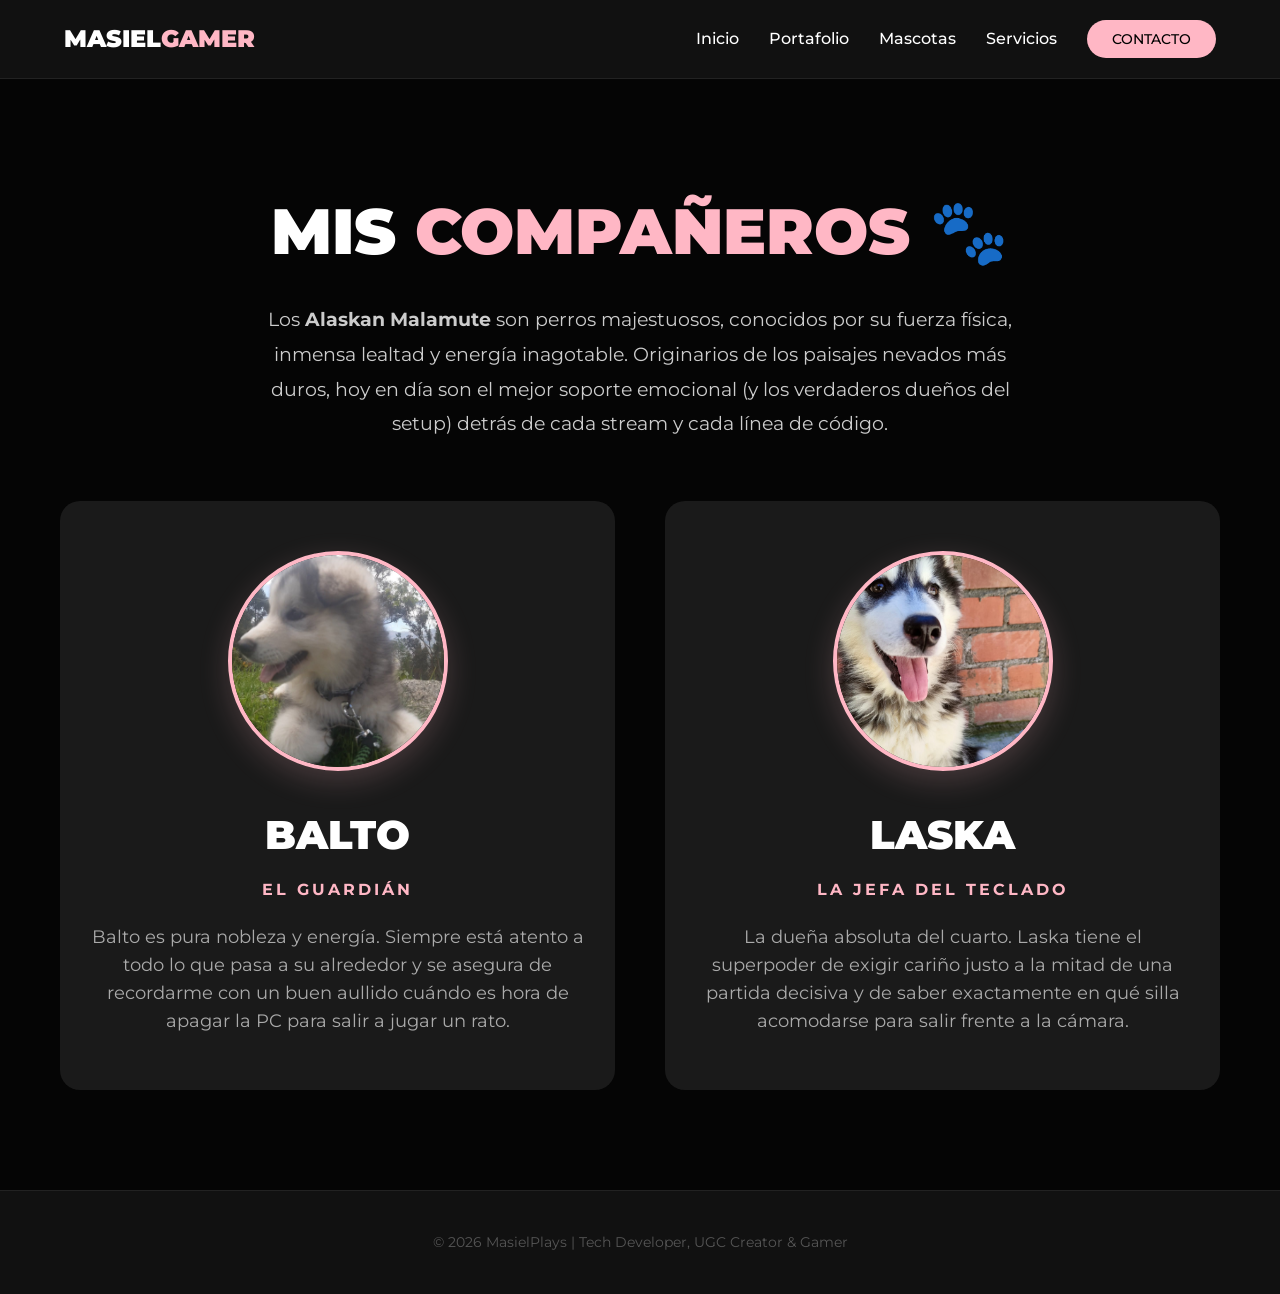
==== mascotas/index.html @ fc7f4889 "Nuevas secciones de portafolio y servicios" ====
<!DOCTYPE html>
<html lang="es">
<head>
    <meta charset="UTF-8">
    <meta name="viewport" content="width=device-width, initial-scale=1.0">
    <title>Mis Mascotas | MasielGamer</title>
    
    <link href="https://fonts.googleapis.com/css2?family=Montserrat:wght@400;500;700;900&family=Share+Tech+Mono&display=swap" rel="stylesheet">
    <link rel="stylesheet" href="https://cdnjs.cloudflare.com/ajax/libs/font-awesome/6.4.0/css/all.min.css">
    <link href="https://unpkg.com/aos@2.3.1/dist/aos.css" rel="stylesheet">
    
    <!-- COPIAMOS TU ESTILO DIRECTAMENTE AQUÍ PARA QUE NO FALLE -->
    <style>
        :root {
            --color-accent: #FFB7C5; 
            --color-bg: #050505; 
            --color-surface: #121212; 
            --font-primary: 'Montserrat', sans-serif;
            --font-tech: 'Share Tech Mono', monospace;
        }
        html { scroll-behavior: smooth; }
        * { margin: 0; padding: 0; box-sizing: border-box; }
        body { font-family: var(--font-primary); background-color: var(--color-bg); color: #ffffff; overflow-x: hidden; line-height: 1.6; }

        .navbar { display: flex; justify-content: space-between; align-items: center; padding: 20px 5%; background: #111111 !important; position: fixed !important; top: 0 !important; left: 0 !important; width: 100% !important; z-index: 999999 !important; border-bottom: 1px solid #222; }
        .logo { font-size: 1.5rem; font-weight: 900; text-transform: uppercase; color: #fff; }
        .highlight { color: var(--color-accent); }
        .nav-links { display: flex !important; flex-direction: row !important; gap: 30px; list-style: none; align-items: center; }
        .nav-links a { color: #fff; text-decoration: none; font-weight: 500; transition: 0.3s; }
        .nav-links a:hover { color: var(--color-accent); }
        .nav-btn { padding: 10px 25px !important; background: var(--color-accent); color: #000 !important; border-radius: 50px; font-weight: bold; font-size: 0.9rem; text-transform: uppercase; transition: 0.3s; }
        .nav-btn:hover { background: #fff; transform: translateY(-2px); }

        .service-card { background: #1a1a1a; padding: 50px 40px; border-radius: 20px; transition: 0.4s; border-bottom: 5px solid transparent; text-align: left; }
        .service-card:hover { transform: translateY(-15px); border-bottom-color: var(--color-accent); background: #222; }

        html, body { overflow-x: hidden !important; max-width: 100vw !important; width: 100% !important; }
        @media (max-width: 768px) {
            .navbar { padding: 15px 15px !important; justify-content: flex-start !important; }
            .logo { margin-right: 30px !important; flex-shrink: 0 !important; }
            .nav-links { display: flex !important; flex-direction: row !important; overflow-x: auto !important; overflow-y: hidden !important; white-space: nowrap !important; -webkit-overflow-scrolling: touch !important; width: 100% !important; padding-bottom: 5px !important; gap: 20px !important; }
            .nav-links::-webkit-scrollbar { display: none !important; }
        }
    </style>
</head>
<body>

    <!-- NAVEGACIÓN FIJA CON RUTAS CORREGIDAS (Con ../ para volver) -->
    <nav class="navbar">
        <div class="logo">Masiel<span class="highlight">Gamer</span></div>
        <ul class="nav-links">
    <li><a href="../index.html">Inicio</a></li>
    <li><a href="../portafolio/index.html"></i> Portafolio</a></li>
    <li><a href="index.html">Mascotas</a></li>
    <li><a href="../servicios.html">Servicios</a></li>
    <li><a href="https://mail.google.com/mail/?view=cm&fs=1&to=contactomasiel@gmail.com" target="_blank" class="nav-btn">Contacto</a></li>
</ul>
    </nav>

    <!-- SECCIÓN MASCOTAS ELEGANTE -->
    <section style="display: flex; flex-direction: column; align-items: center; text-align: center; padding-top: 180px; padding-bottom: 100px; min-height: 100vh; background: #050505;">
        
        <h1 style="font-size: 4rem; font-weight: 900; margin-bottom: 20px; color: #fff;" data-aos="fade-down">
            MIS <span class="highlight">COMPAÑEROS</span> 🐾
        </h1>
        
        <p style="color: #ccc; font-size: 1.2rem; max-width: 800px; margin: 0 auto 60px; line-height: 1.8; padding: 0 20px;" data-aos="fade-up" data-aos-delay="100">
            Los <strong>Alaskan Malamute</strong> son perros majestuosos, conocidos por su fuerza física, inmensa lealtad y energía inagotable. Originarios de los paisajes nevados más duros, hoy en día son el mejor soporte emocional (y los verdaderos dueños del setup) detrás de cada stream y cada línea de código.
        </p>

        <div style="display: flex; flex-wrap: wrap; justify-content: center; gap: 50px; width: 100%; max-width: 1200px; padding: 0 20px;">
            
            <!-- TARJETA BALTO -->
            <div class="service-card" style="flex: 1; min-width: 300px; text-align: center; padding: 50px 30px;" data-aos="zoom-in" data-aos-delay="200">
                <img src="../assets/img/balto.jpg" alt="Balto" style="width: 220px; height: 220px; border-radius: 50%; object-fit: cover; border: 4px solid var(--color-accent); box-shadow: 0 10px 30px rgba(255,183,197,0.2); margin-bottom: 25px;">
                <h2 style="font-size: 2.5rem; color: #fff; margin-bottom: 10px; font-weight: 900;">BALTO</h2>
                <h4 style="color: var(--color-accent); text-transform: uppercase; letter-spacing: 3px; margin-bottom: 20px; font-weight: 700;">El Guardián</h4>
                <p style="color: #aaa; font-size: 1.1rem; line-height: 1.6;">
                    Balto es pura nobleza y energía. Siempre está atento a todo lo que pasa a su alrededor y se asegura de recordarme con un buen aullido cuándo es hora de apagar la PC para salir a jugar un rato.
                </p>
            </div>

            <!-- TARJETA LASKA -->
            <div class="service-card" style="flex: 1; min-width: 300px; text-align: center; padding: 50px 30px;" data-aos="zoom-in" data-aos-delay="300">
                <img src="../assets/img/laska.jpg" alt="Laska" style="width: 220px; height: 220px; border-radius: 50%; object-fit: cover; border: 4px solid var(--color-accent); box-shadow: 0 10px 30px rgba(255,183,197,0.2); margin-bottom: 25px;">
                <h2 style="font-size: 2.5rem; color: #fff; margin-bottom: 10px; font-weight: 900;">LASKA</h2>
                <h4 style="color: var(--color-accent); text-transform: uppercase; letter-spacing: 3px; margin-bottom: 20px; font-weight: 700;">La Jefa del Teclado</h4>
                <p style="color: #aaa; font-size: 1.1rem; line-height: 1.6;">
                    La dueña absoluta del cuarto. Laska tiene el superpoder de exigir cariño justo a la mitad de una partida decisiva y de saber exactamente en qué silla acomodarse para salir frente a la cámara.
                </p>
            </div>

        </div>
    </section>

    <!-- FOOTER ELEGANTE -->
    <footer style="background: #111; padding: 40px; text-align: center; border-top: 1px solid #222;">
        <p style="color: #555; font-size: 0.9rem;">&copy; 2026 MasielPlays | Tech Developer, UGC Creator & Gamer</p>
    </footer>

    <script src="https://unpkg.com/aos@2.3.1/dist/aos.js"></script>
    <script>AOS.init({ duration: 1000, once: true });</script>
</body>
</html>
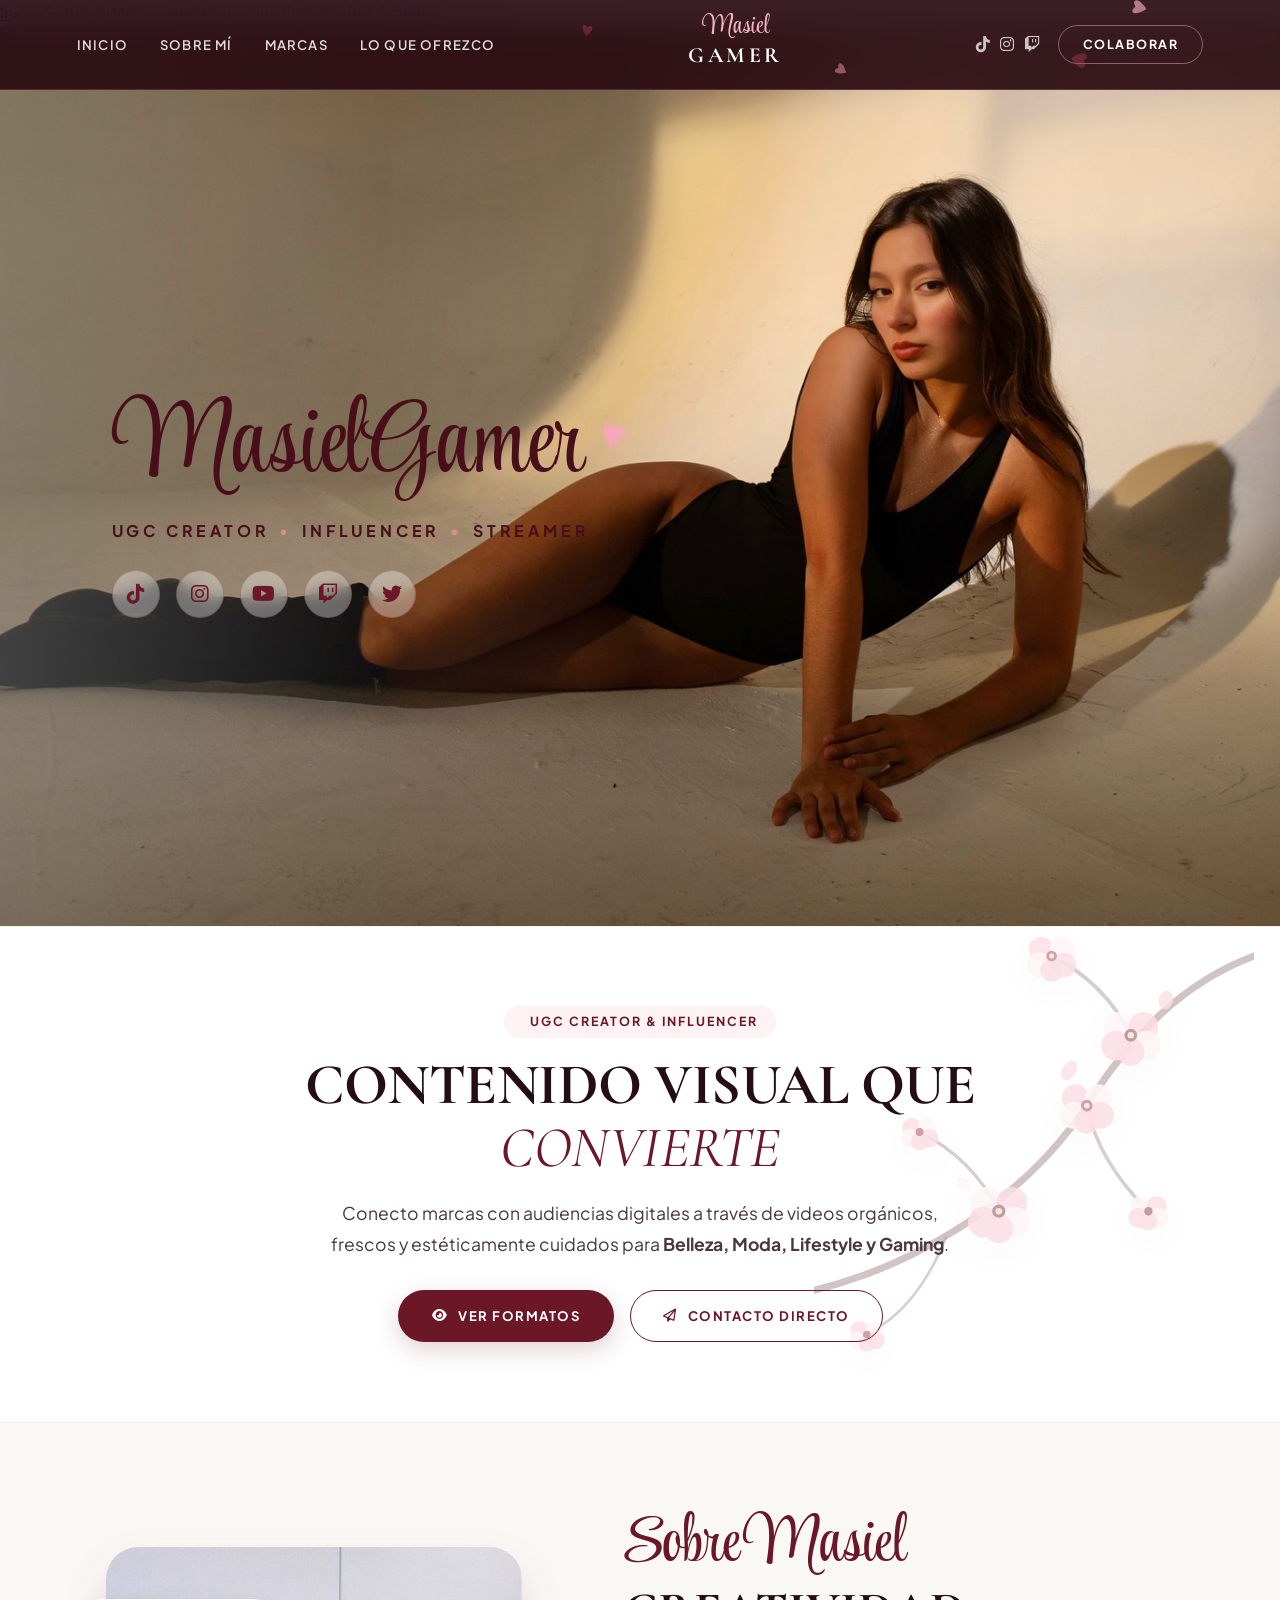
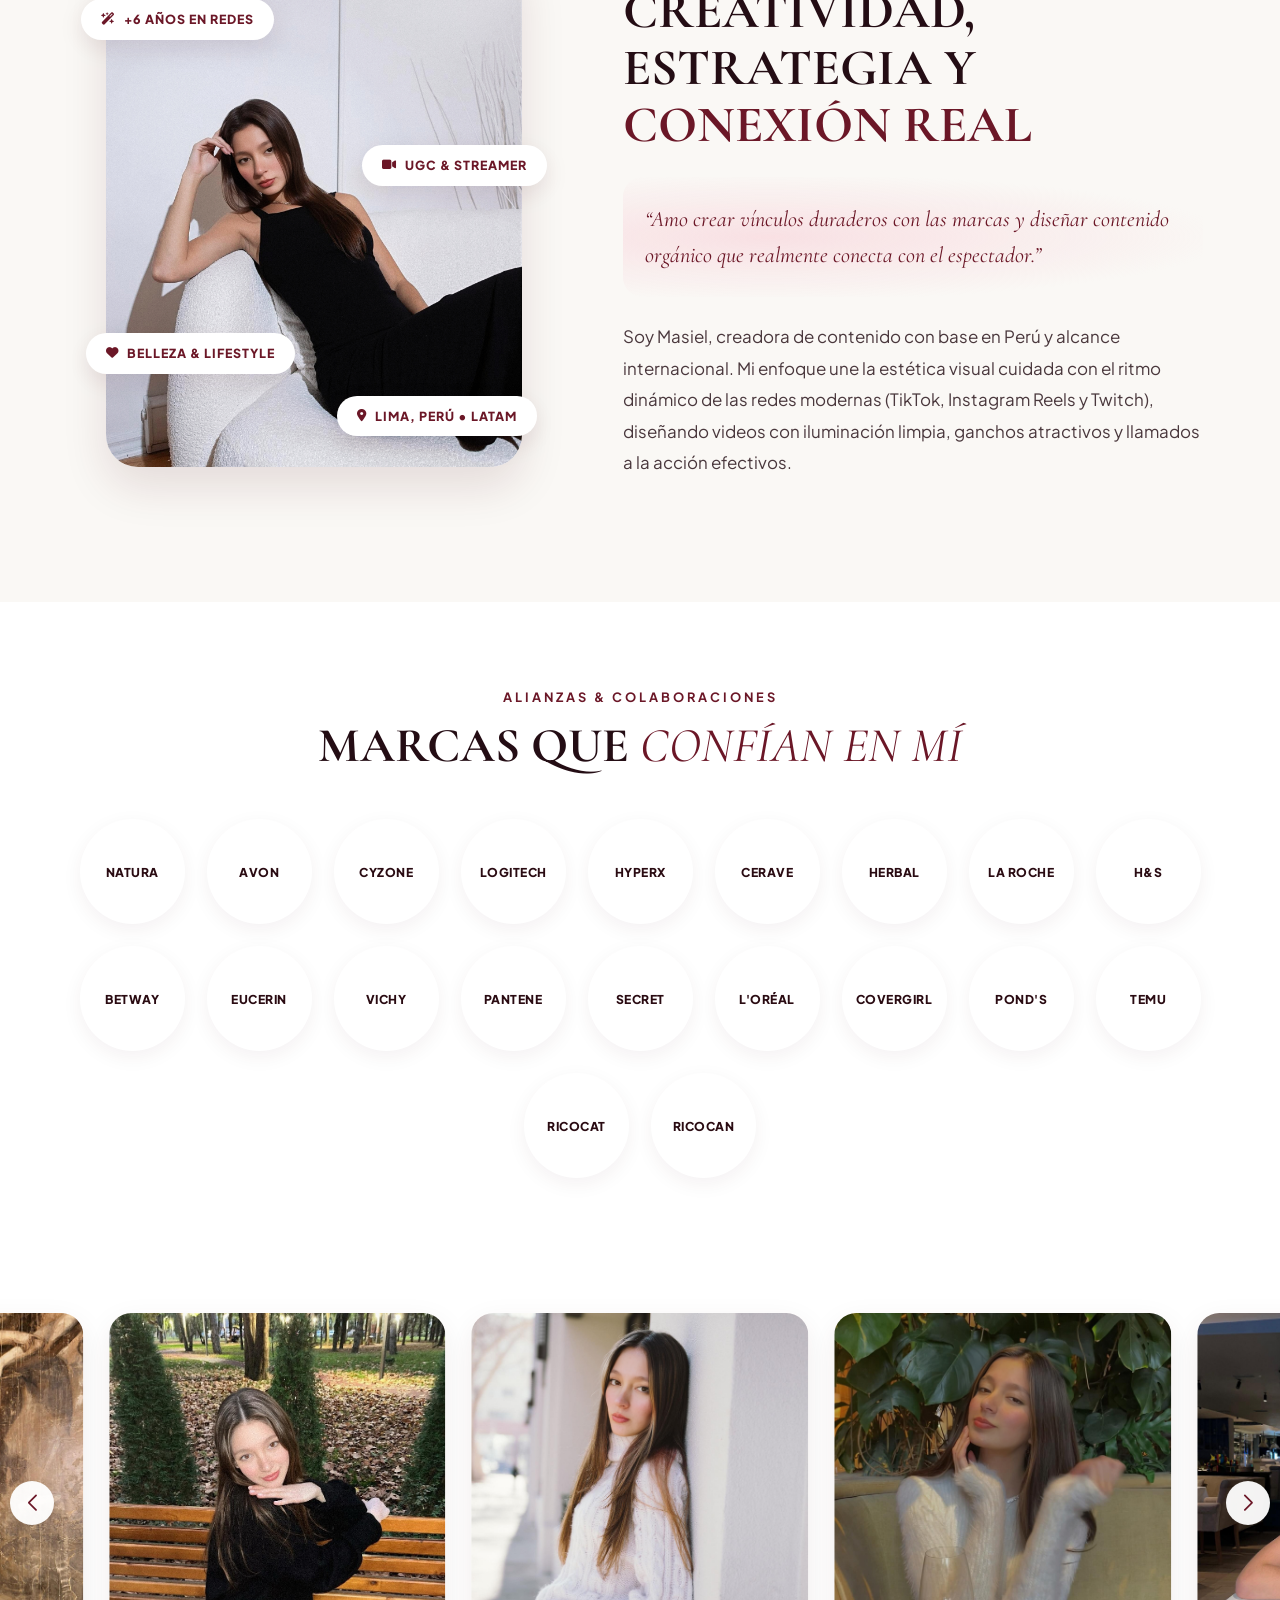
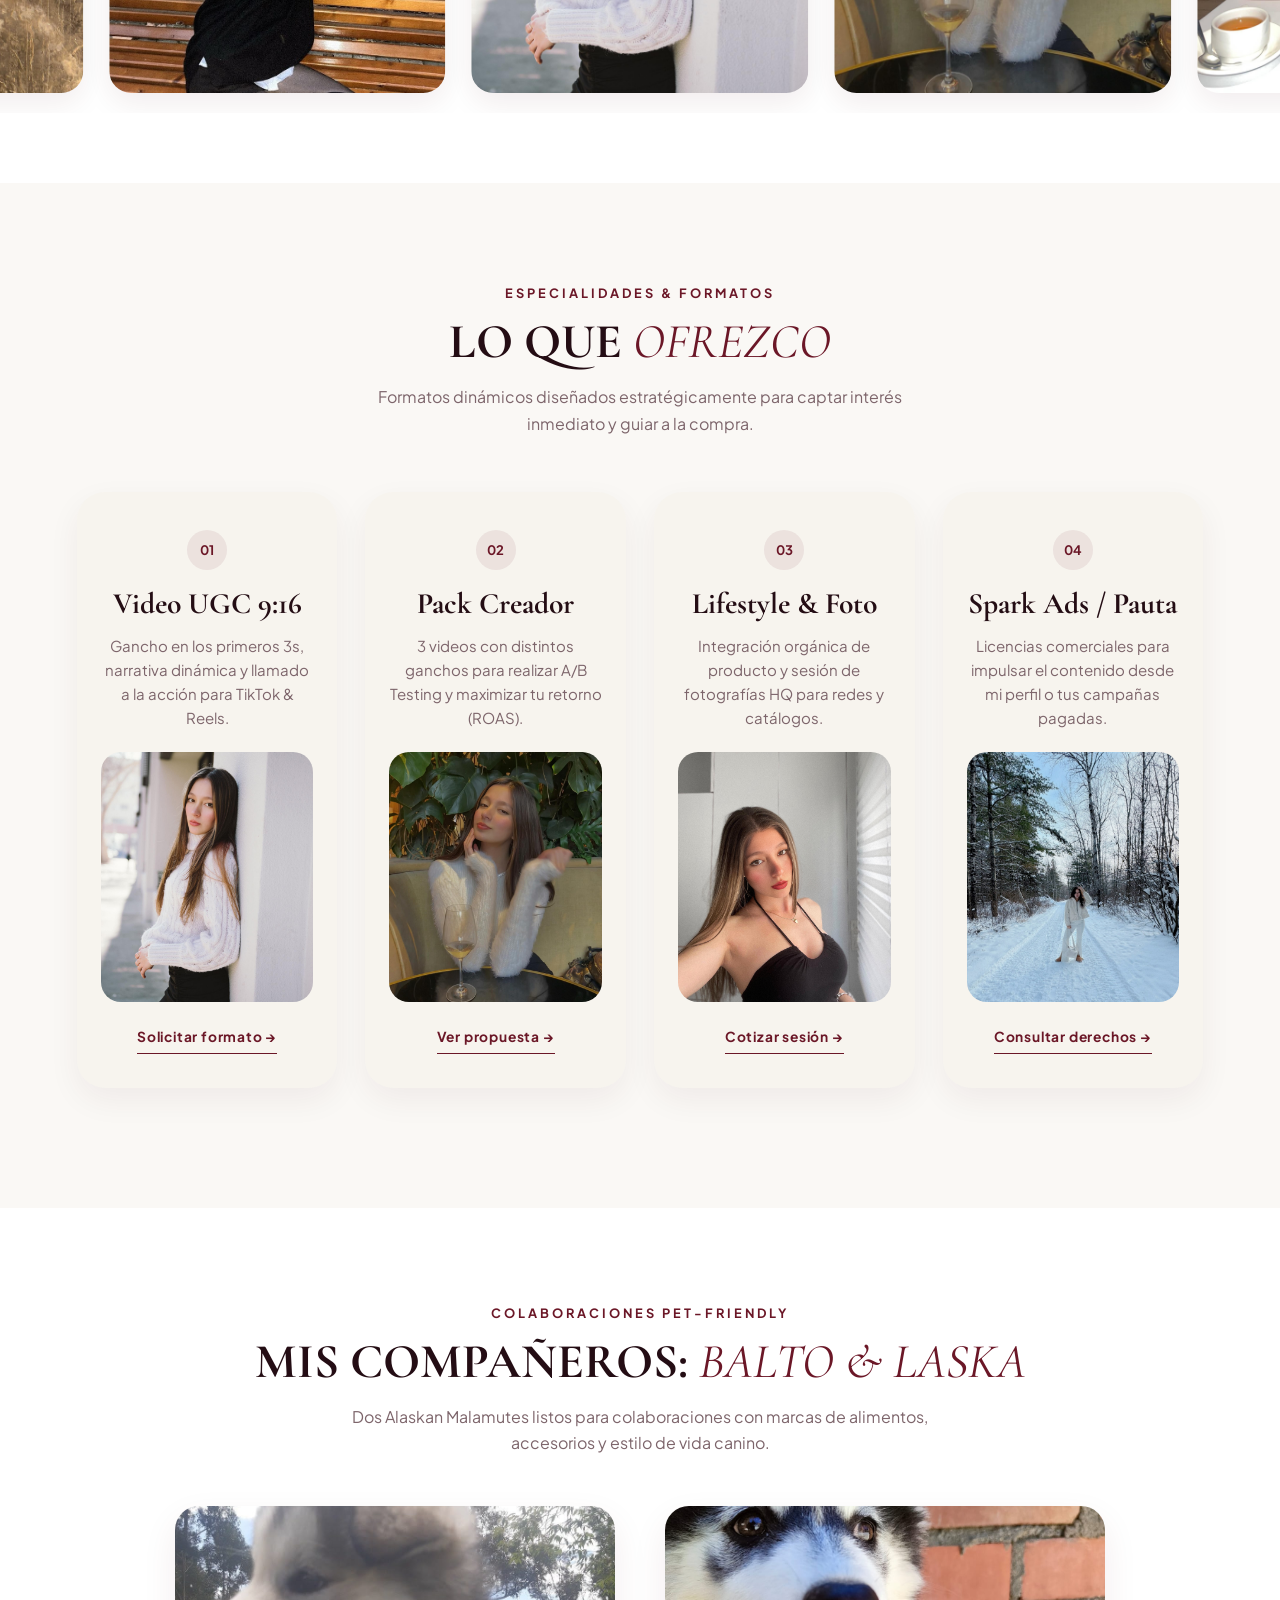
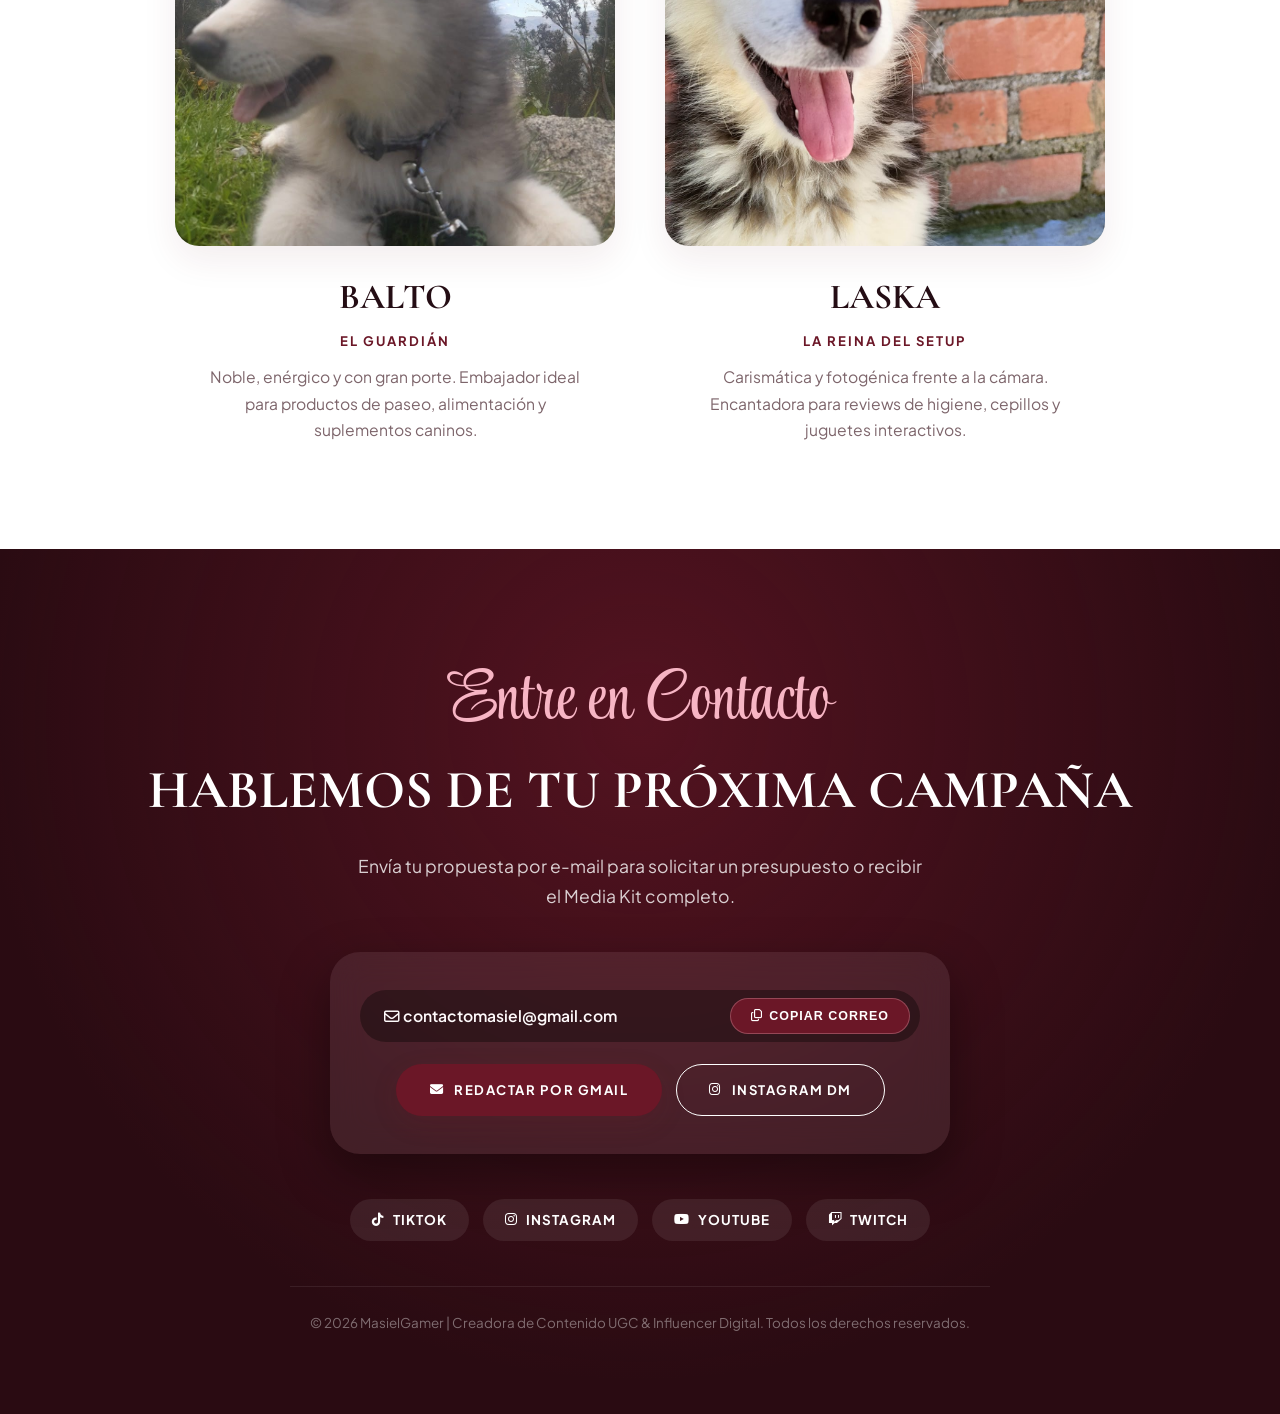
==== commit a62f01ca: "Rediseño de la pagina" ====
--- a/mascotas/index.html
+++ b/mascotas/index.html
@@ -2,103 +2,12 @@
 <html lang="es">
 <head>
     <meta charset="UTF-8">
-    <meta name="viewport" content="width=device-width, initial-scale=1.0">
-    <title>Mis Mascotas | MasielGamer</title>
-    
-    <link href="https://fonts.googleapis.com/css2?family=Montserrat:wght@400;500;700;900&family=Share+Tech+Mono&display=swap" rel="stylesheet">
-    <link rel="stylesheet" href="https://cdnjs.cloudflare.com/ajax/libs/font-awesome/6.4.0/css/all.min.css">
-    <link href="https://unpkg.com/aos@2.3.1/dist/aos.css" rel="stylesheet">
-    
-    <!-- COPIAMOS TU ESTILO DIRECTAMENTE AQUÍ PARA QUE NO FALLE -->
-    <style>
-        :root {
-            --color-accent: #FFB7C5; 
-            --color-bg: #050505; 
-            --color-surface: #121212; 
-            --font-primary: 'Montserrat', sans-serif;
-            --font-tech: 'Share Tech Mono', monospace;
-        }
-        html { scroll-behavior: smooth; }
-        * { margin: 0; padding: 0; box-sizing: border-box; }
-        body { font-family: var(--font-primary); background-color: var(--color-bg); color: #ffffff; overflow-x: hidden; line-height: 1.6; }
-
-        .navbar { display: flex; justify-content: space-between; align-items: center; padding: 20px 5%; background: #111111 !important; position: fixed !important; top: 0 !important; left: 0 !important; width: 100% !important; z-index: 999999 !important; border-bottom: 1px solid #222; }
-        .logo { font-size: 1.5rem; font-weight: 900; text-transform: uppercase; color: #fff; }
-        .highlight { color: var(--color-accent); }
-        .nav-links { display: flex !important; flex-direction: row !important; gap: 30px; list-style: none; align-items: center; }
-        .nav-links a { color: #fff; text-decoration: none; font-weight: 500; transition: 0.3s; }
-        .nav-links a:hover { color: var(--color-accent); }
-        .nav-btn { padding: 10px 25px !important; background: var(--color-accent); color: #000 !important; border-radius: 50px; font-weight: bold; font-size: 0.9rem; text-transform: uppercase; transition: 0.3s; }
-        .nav-btn:hover { background: #fff; transform: translateY(-2px); }
-
-        .service-card { background: #1a1a1a; padding: 50px 40px; border-radius: 20px; transition: 0.4s; border-bottom: 5px solid transparent; text-align: left; }
-        .service-card:hover { transform: translateY(-15px); border-bottom-color: var(--color-accent); background: #222; }
-
-        html, body { overflow-x: hidden !important; max-width: 100vw !important; width: 100% !important; }
-        @media (max-width: 768px) {
-            .navbar { padding: 15px 15px !important; justify-content: flex-start !important; }
-            .logo { margin-right: 30px !important; flex-shrink: 0 !important; }
-            .nav-links { display: flex !important; flex-direction: row !important; overflow-x: auto !important; overflow-y: hidden !important; white-space: nowrap !important; -webkit-overflow-scrolling: touch !important; width: 100% !important; padding-bottom: 5px !important; gap: 20px !important; }
-            .nav-links::-webkit-scrollbar { display: none !important; }
-        }
-    </style>
+    <meta http-equiv="refresh" content="0; url=../index.html#pets">
+    <title>Redirigiendo a Pet Collabs | Masiel</title>
+    <script>window.location.replace("../index.html#pets");</script>
 </head>
-<body>
-
-    <!-- NAVEGACIÓN FIJA CON RUTAS CORREGIDAS (Con ../ para volver) -->
-    <nav class="navbar">
-        <div class="logo">Masiel<span class="highlight">Gamer</span></div>
-        <ul class="nav-links">
-    <li><a href="../index.html">Inicio</a></li>
-    <li><a href="../portafolio/index.html"></i> Portafolio</a></li>
-    <li><a href="index.html">Mascotas</a></li>
-    <li><a href="../servicios.html">Servicios</a></li>
-    <li><a href="https://mail.google.com/mail/?view=cm&fs=1&to=contactomasiel@gmail.com" target="_blank" class="nav-btn">Contacto</a></li>
-</ul>
-    </nav>
-
-    <!-- SECCIÓN MASCOTAS ELEGANTE -->
-    <section style="display: flex; flex-direction: column; align-items: center; text-align: center; padding-top: 180px; padding-bottom: 100px; min-height: 100vh; background: #050505;">
-        
-        <h1 style="font-size: 4rem; font-weight: 900; margin-bottom: 20px; color: #fff;" data-aos="fade-down">
-            MIS <span class="highlight">COMPAÑEROS</span> 🐾
-        </h1>
-        
-        <p style="color: #ccc; font-size: 1.2rem; max-width: 800px; margin: 0 auto 60px; line-height: 1.8; padding: 0 20px;" data-aos="fade-up" data-aos-delay="100">
-            Los <strong>Alaskan Malamute</strong> son perros majestuosos, conocidos por su fuerza física, inmensa lealtad y energía inagotable. Originarios de los paisajes nevados más duros, hoy en día son el mejor soporte emocional (y los verdaderos dueños del setup) detrás de cada stream y cada línea de código.
-        </p>
-
-        <div style="display: flex; flex-wrap: wrap; justify-content: center; gap: 50px; width: 100%; max-width: 1200px; padding: 0 20px;">
-            
-            <!-- TARJETA BALTO -->
-            <div class="service-card" style="flex: 1; min-width: 300px; text-align: center; padding: 50px 30px;" data-aos="zoom-in" data-aos-delay="200">
-                <img src="../assets/img/balto.jpg" alt="Balto" style="width: 220px; height: 220px; border-radius: 50%; object-fit: cover; border: 4px solid var(--color-accent); box-shadow: 0 10px 30px rgba(255,183,197,0.2); margin-bottom: 25px;">
-                <h2 style="font-size: 2.5rem; color: #fff; margin-bottom: 10px; font-weight: 900;">BALTO</h2>
-                <h4 style="color: var(--color-accent); text-transform: uppercase; letter-spacing: 3px; margin-bottom: 20px; font-weight: 700;">El Guardián</h4>
-                <p style="color: #aaa; font-size: 1.1rem; line-height: 1.6;">
-                    Balto es pura nobleza y energía. Siempre está atento a todo lo que pasa a su alrededor y se asegura de recordarme con un buen aullido cuándo es hora de apagar la PC para salir a jugar un rato.
-                </p>
-            </div>
-
-            <!-- TARJETA LASKA -->
-            <div class="service-card" style="flex: 1; min-width: 300px; text-align: center; padding: 50px 30px;" data-aos="zoom-in" data-aos-delay="300">
-                <img src="../assets/img/laska.jpg" alt="Laska" style="width: 220px; height: 220px; border-radius: 50%; object-fit: cover; border: 4px solid var(--color-accent); box-shadow: 0 10px 30px rgba(255,183,197,0.2); margin-bottom: 25px;">
-                <h2 style="font-size: 2.5rem; color: #fff; margin-bottom: 10px; font-weight: 900;">LASKA</h2>
-                <h4 style="color: var(--color-accent); text-transform: uppercase; letter-spacing: 3px; margin-bottom: 20px; font-weight: 700;">La Jefa del Teclado</h4>
-                <p style="color: #aaa; font-size: 1.1rem; line-height: 1.6;">
-                    La dueña absoluta del cuarto. Laska tiene el superpoder de exigir cariño justo a la mitad de una partida decisiva y de saber exactamente en qué silla acomodarse para salir frente a la cámara.
-                </p>
-            </div>
-
-        </div>
-    </section>
-
-    <!-- FOOTER ELEGANTE -->
-    <footer style="background: #111; padding: 40px; text-align: center; border-top: 1px solid #222;">
-        <p style="color: #555; font-size: 0.9rem;">&copy; 2026 MasielPlays | Tech Developer, UGC Creator & Gamer</p>
-    </footer>
-
-    <script src="https://unpkg.com/aos@2.3.1/dist/aos.js"></script>
-    <script>AOS.init({ duration: 1000, once: true });</script>
+<body style="background:#12070a; color:#fff; font-family:sans-serif; text-align:center; padding-top:20vh;">
+    <p>Cargando Colaboraciones Pet-Friendly de Masiel (Balto & Laska)...</p>
+    <p><a href="../index.html#pets" style="color:#f7b5c4;">Haz clic aquí si no eres redirigido automáticamente.</a></p>
 </body>
 </html>
